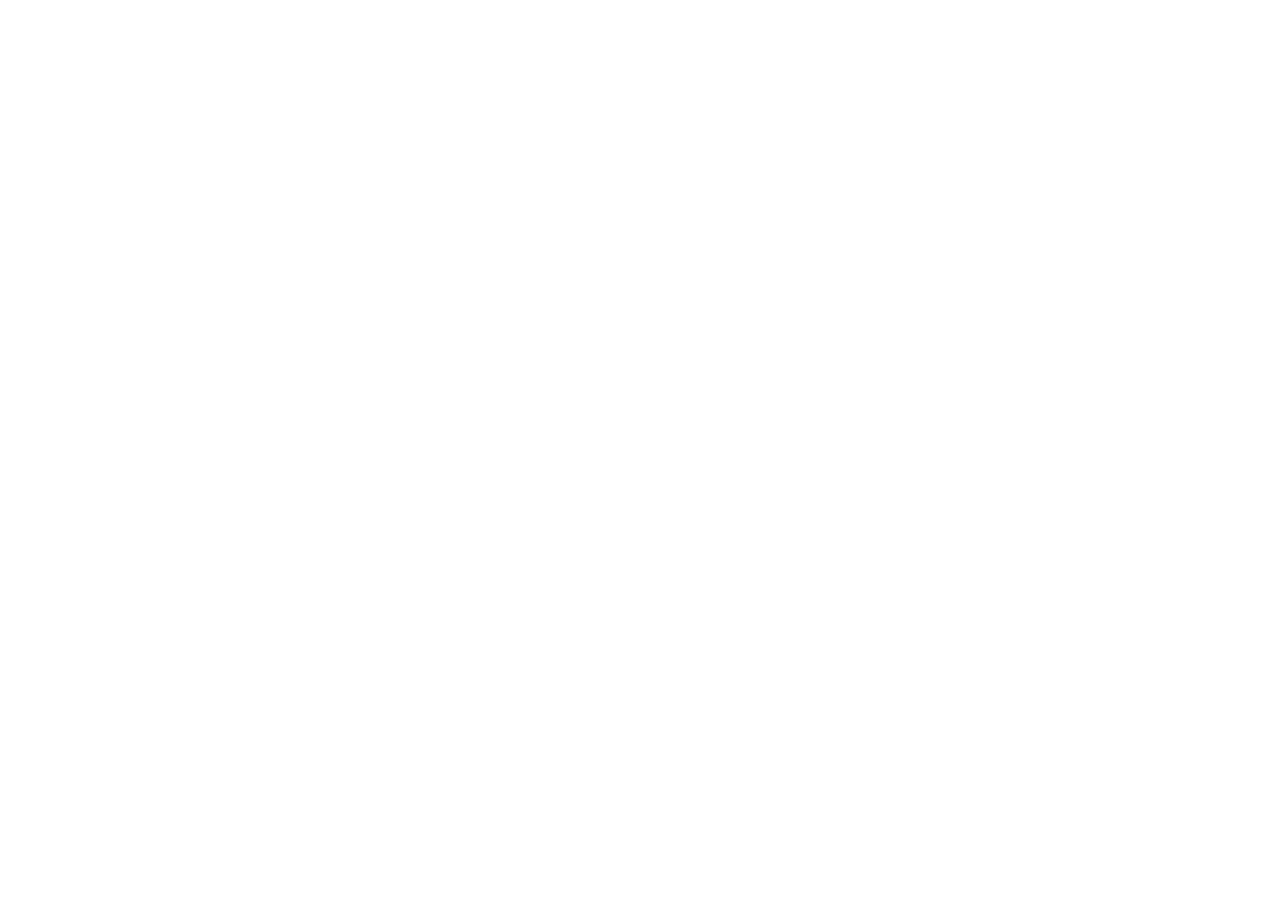
==== Perez_CSS/index.html @ 37f5a0bc "Initial setup" ====
<!DOCTYPE html>
<html lang="en">
<head>
    <meta charset="UTF-8">
    <meta name="viewport" content="width=device-width, initial-scale=1.0">
    <title>LP</title>
</head>

<body>
    
</body>
</html>
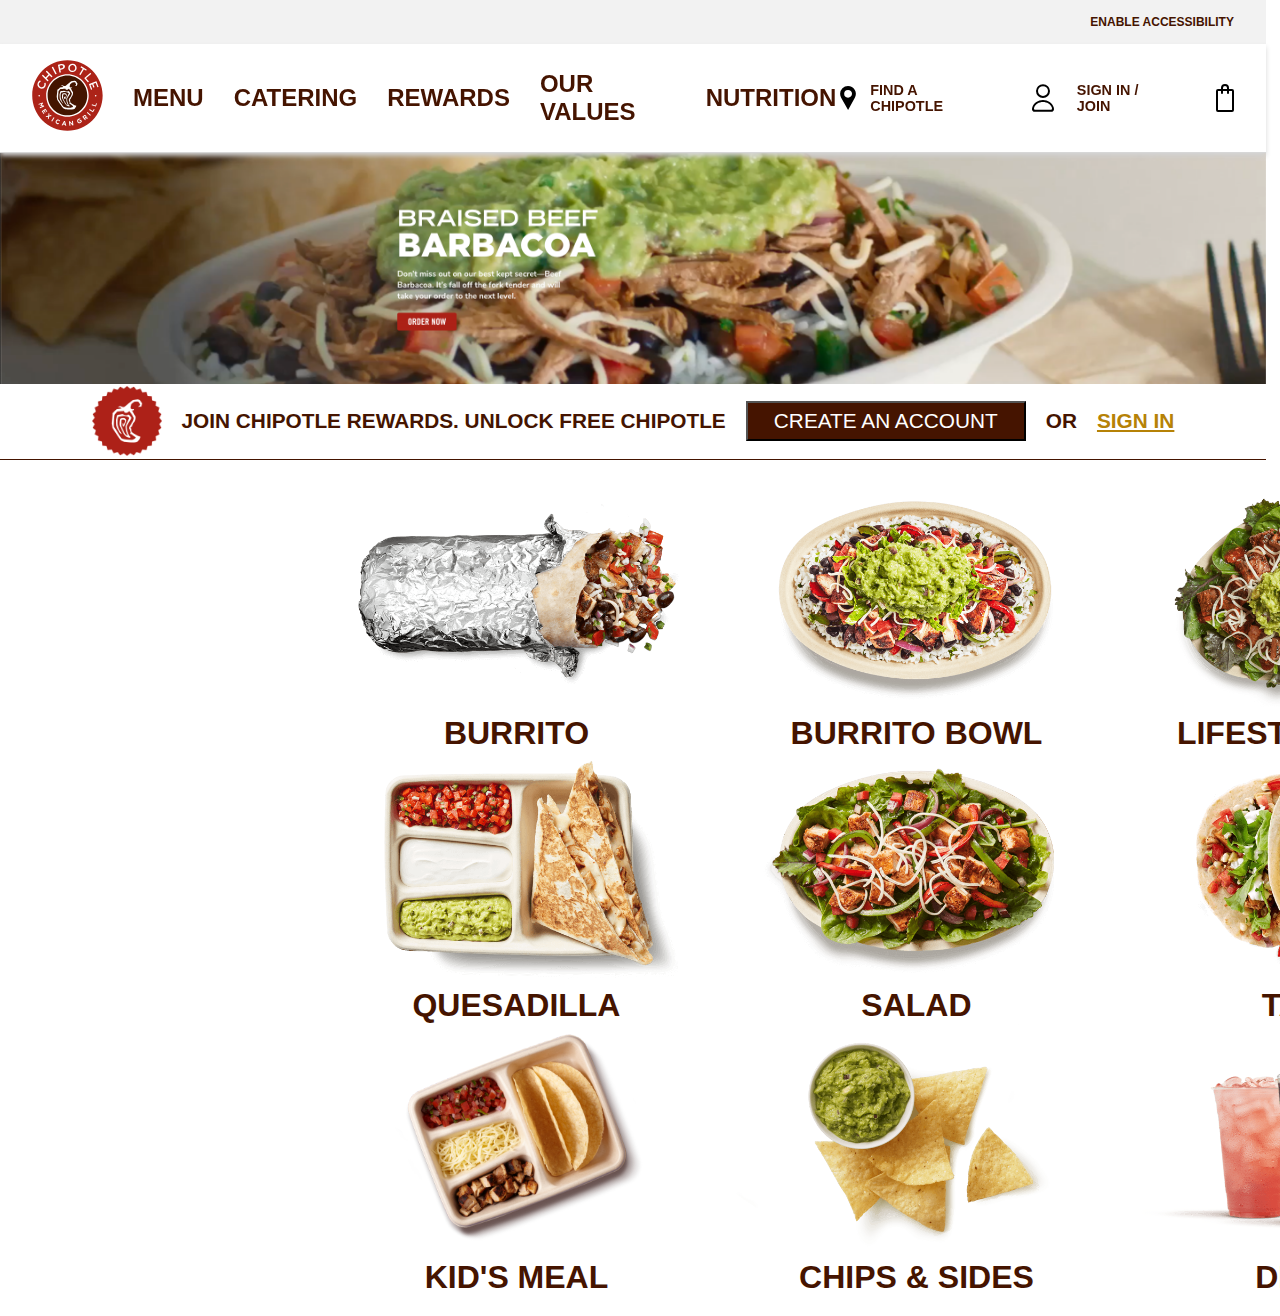
==== commit 149bf97b: "Add style to first page" ====
--- a/Perez_CSS/index.html
+++ b/Perez_CSS/index.html
@@ -3,10 +3,80 @@
 <head>
     <meta charset="UTF-8">
     <meta name="viewport" content="width=device-width, initial-scale=1.0">
-    <title>LP</title>
+    <title>with style</title>
+    <link rel="stylesheet" href="styles/index.css">
 </head>
 
 <body>
-    
+    <p class="accessibility">ENABLE ACCESSIBILITY</p>
+    <div class="navbar">
+        <div class="links">
+            <a href="index.html"><img src="images/main_logo.svg" alt="chipotle logo"></a>
+            <p>MENU</p>
+            <p>CATERING</p>
+            <p>REWARDS</p>
+            <p>OUR VALUES</p>
+            <p>NUTRITION</p>
+        </div>
+        <div class="ecommerce-ui">
+            <div class="location">
+                <img src="images/loc.svg" alt="location icon">
+                <p>FIND A CHIPOTLE</p>
+            </div>
+            <div class="login">
+                <img src="images/user.svg" alt="user icon">
+                <p>SIGN IN / JOIN</p>
+            </div>
+            <img src="images/shop-bag.svg" alt="shopping bag icon">               
+        </div>
+    </div>
+    <div id="container">
+        <img class="hero" src="images/hero.png" alt="advertisement">
+        <div class="mini-ad">
+            <img src="images/logo.png" alt="chipotle logo">
+            <p>JOIN CHIPOTLE REWARDS. UNLOCK FREE CHIPOTLE</p>
+            <button>CREATE AN ACCOUNT</button>
+            <p>OR</p>
+            <a href=""><p>SIGN IN</p></a>
+        </div>
+        <div class="food-types">
+            <div>
+                <img src="images/burrito.png" alt="burrito">
+                <p>BURRITO</p>
+            </div>
+            <div>
+                <img src="images/burrito_bowl.png" alt="burrito bowl">
+                <p>BURRITO BOWL</p>
+            </div>
+            <div>
+                <img src="images/lifestyle_bowl.png" alt="lifestyle bowl">
+                <p>LIFESTYLE BOWL</p>
+            </div>
+            <div>
+                <img src="images/quesadilla.png" alt="quesadilla">
+                <p>QUESADILLA</p>
+            </div>
+            <div>
+                <img src="images/salad.png" alt="salad">
+                <p>SALAD</p>
+            </div>
+            <div>
+                <img src="images/tacos.png" alt="tacos">
+                <p>TACOS</p>
+            </div>
+            <div>
+                <img src="images/kids_meal.png" alt="kids meal">
+                <p>KID'S MEAL</p>
+            </div>
+            <div>
+                <img src="images/chips_and_sides.png" alt="chips and sides">
+                <p>CHIPS & SIDES</p>
+            </div>
+            <div>
+                <img src="images/drinks.png" alt="drinks">
+                <p>DRINKS</p>
+            </div>
+        </div>
+    </div>
 </body>
 </html>--- a/Perez_CSS/styles/index.css
+++ b/Perez_CSS/styles/index.css
@@ -0,0 +1,134 @@
+@import url('https://fonts.googleapis.com/css2?family=Nunito:ital,wght@0,200..1000;1,200..1000&display=swap');
+
+button {
+    margin: 0;
+    padding: 0;
+}
+
+body {
+    font-family: Arial, 'Nunito',Helvetica Neue,sans-serif,Apple Color Emoji,Segoe UI Emoji,Segoe UI Symbol;
+    /* font-family: "Trade Gothic LT Bold",Helvetica Neue,Arial,sans-serif,Apple Color Emoji,Segoe UI Emoji,Segoe UI Symbol; */
+    font-weight: 900;
+    width: 98.9vw; /* 2862px */
+    height: auto; /* 1452px */
+    margin: 0;
+    padding: 0;
+    box-sizing: border-box;
+    color: #451400;
+}
+
+.accessibility {
+    display: flex;
+    justify-content: end;
+    align-items: center;
+    background-color: #f2f2f2;
+    height: 36px;
+    margin: 0 0;
+    padding: 4px 2rem;
+    font-size: 0.75rem;
+}
+
+.navbar {
+    display: flex;
+    justify-content: space-between;
+    align-items: center;
+    position: sticky;
+    z-index: 100;
+    top: 0;
+    height: 100px;
+    padding: 4px 2rem;
+    font-size: 1.5rem;
+    background-color: #fff;
+    border-bottom: 1px solid #d7d7d7;
+    box-shadow: 0 3px 5px #d7d7d7;
+}
+
+.navbar .links {
+    display: flex;
+    align-items: center;
+    gap: 30px;
+    font-family: Arial, sans-serif;
+}
+
+.links img {
+    width: 71px;
+    height: 71px;
+}
+
+.navbar .ecommerce-ui {
+    display: flex;
+    align-items: center;
+    gap: 30px;
+    font-size: 0.9rem;
+    margin: 0 -15px 0 0;
+}
+
+.ecommerce-ui div {
+    display: flex;
+    gap: 10px;
+}
+
+#container {
+    display: grid;
+    justify-items: center;
+}
+
+#container .hero {
+    width: 98.9vw;
+    height: auto;
+}
+
+#container .mini-ad {
+    width: 100%;
+    display: flex;
+    justify-content: center;
+    align-items: center;
+    gap: 20px;
+    height: 75px;
+    border-bottom: 1px solid #451400;
+    font-size: 1.3rem;
+    font-family: Helvetica, sans-serif;
+    text-align: center;
+}
+
+.mini-ad img {
+    width: 70px;
+    height: auto;
+}
+
+.mini-ad a {
+    color: #b68207;
+}
+
+.mini-ad button {
+    width: 280px;
+    height: 40px;
+    font-size: 1.3rem;
+    background-color: #451400;
+    color:#fff;
+}
+
+.food-types {
+    width: 50%;
+    display: grid;
+    justify-items: center;
+    text-align: center;
+    font-size: 2rem;
+    /* justify-items: center;
+    align-content: center; */
+    grid: 1fr / 1fr 1fr 1fr;
+    margin: 20px 0;
+}
+
+.food-types img {
+    width: 400px;
+    height: auto;
+}
+
+.food-types p {
+    margin: 0;
+}
+
+
+
+
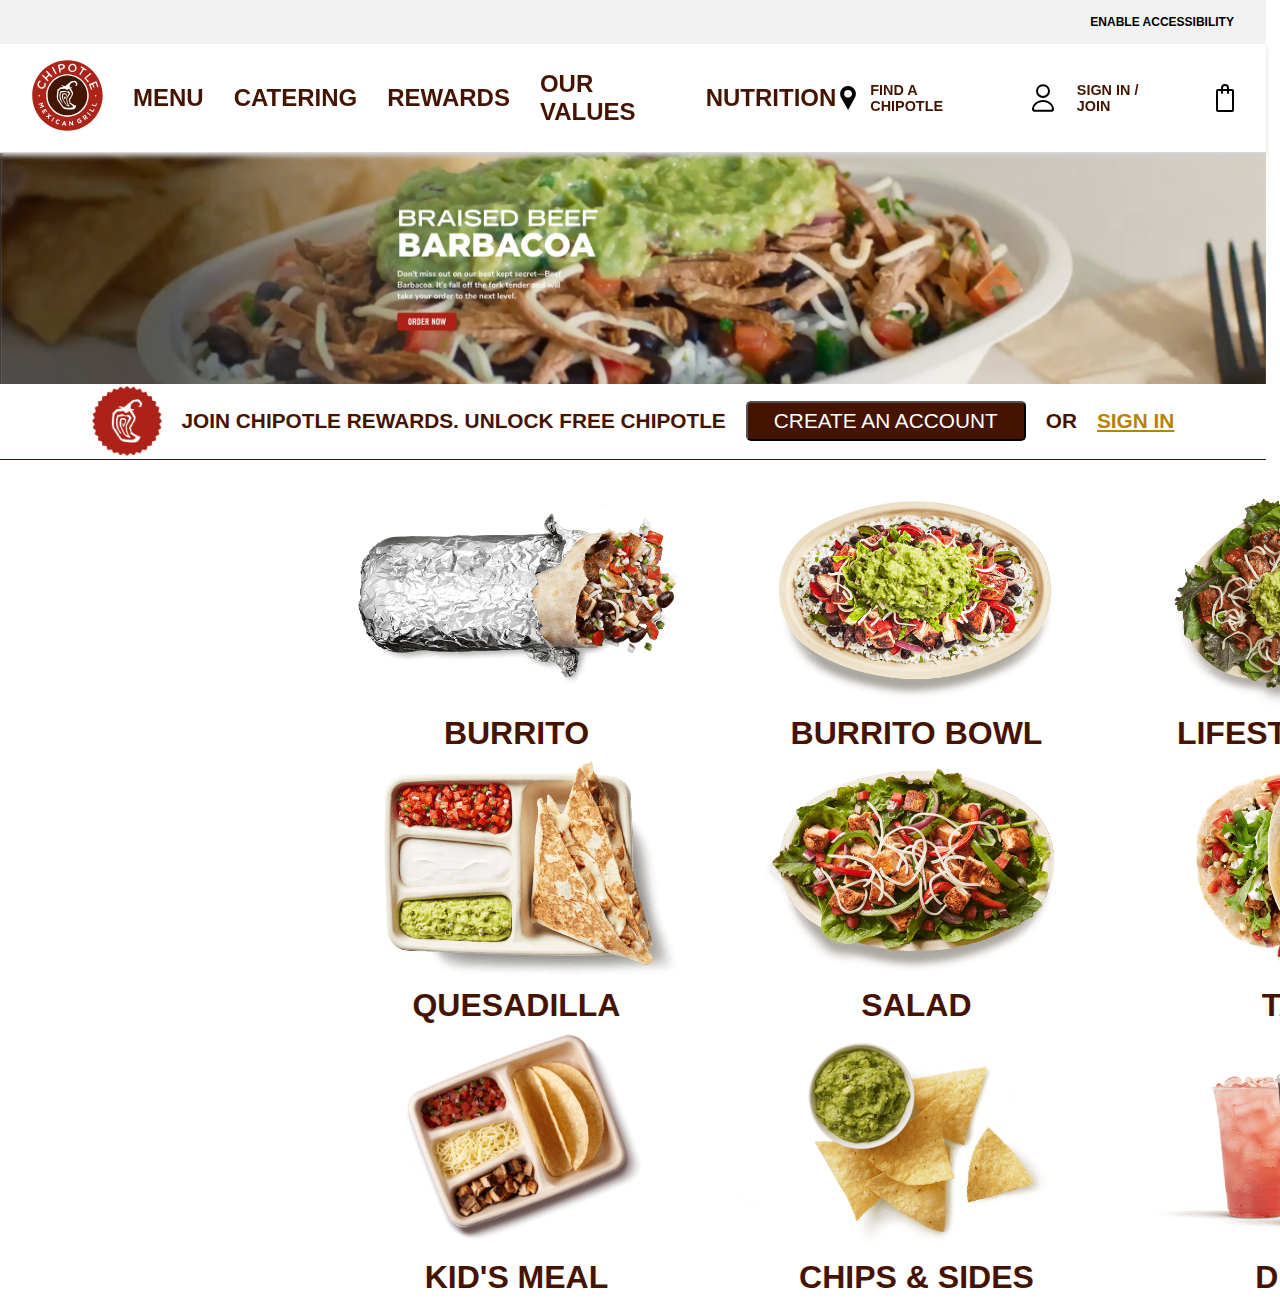
==== commit 84480ea6: "Add last fixes" ====
--- a/Perez_CSS/index.html
+++ b/Perez_CSS/index.html
@@ -8,7 +8,9 @@
 </head>
 
 <body>
-    <p class="accessibility">ENABLE ACCESSIBILITY</p>
+    <a href="raw.html">
+        <p class="accessibility">ENABLE ACCESSIBILITY</p>
+    </a>
     <div class="navbar">
         <div class="links">
             <a href="index.html"><img src="images/main_logo.svg" alt="chipotle logo"></a>
--- a/Perez_CSS/styles/index.css
+++ b/Perez_CSS/styles/index.css
@@ -1,16 +1,20 @@
-@import url('https://fonts.googleapis.com/css2?family=Nunito:ital,wght@0,200..1000;1,200..1000&display=swap');
-
 button {
     margin: 0;
     padding: 0;
+    border-radius: 5px;
+    cursor: pointer;
+}
+
+a {
+    text-decoration: none;
+    color: black;
 }
 
 body {
-    font-family: Arial, 'Nunito',Helvetica Neue,sans-serif,Apple Color Emoji,Segoe UI Emoji,Segoe UI Symbol;
-    /* font-family: "Trade Gothic LT Bold",Helvetica Neue,Arial,sans-serif,Apple Color Emoji,Segoe UI Emoji,Segoe UI Symbol; */
+    font-family: Arial,Helvetica,sans-serif;
     font-weight: 900;
-    width: 98.9vw; /* 2862px */
-    height: auto; /* 1452px */
+    width: 98.9vw; 
+    height: auto; 
     margin: 0;
     padding: 0;
     box-sizing: border-box;
@@ -48,6 +52,7 @@
     align-items: center;
     gap: 30px;
     font-family: Arial, sans-serif;
+    cursor: pointer;
 }
 
 .links img {
@@ -98,6 +103,7 @@
 
 .mini-ad a {
     color: #b68207;
+    text-decoration: underline;
 }
 
 .mini-ad button {
@@ -114,10 +120,9 @@
     justify-items: center;
     text-align: center;
     font-size: 2rem;
-    /* justify-items: center;
-    align-content: center; */
     grid: 1fr / 1fr 1fr 1fr;
     margin: 20px 0;
+    cursor: pointer;
 }
 
 .food-types img {
@@ -128,7 +133,3 @@
 .food-types p {
     margin: 0;
 }
-
-
-
-
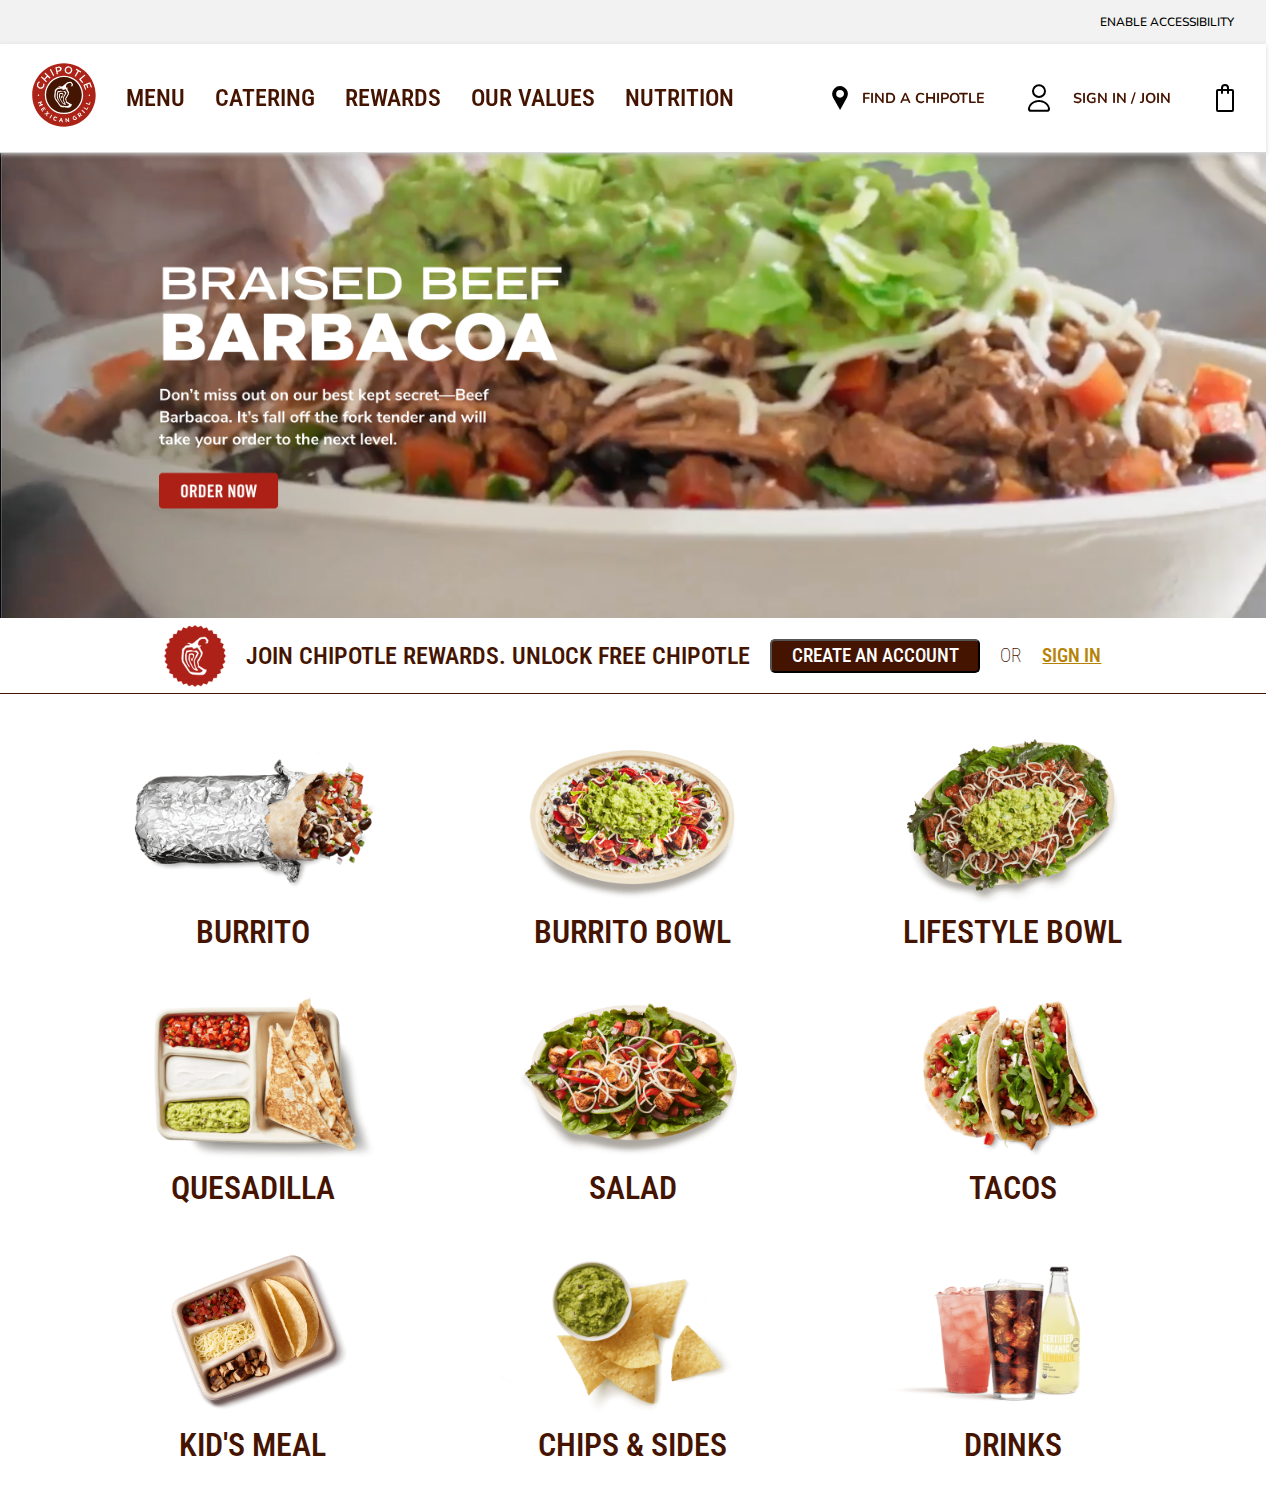
==== commit a61fc2b2: "Fix sizing of site from 50% to 100%" ====
--- a/Perez_CSS/index.html
+++ b/Perez_CSS/index.html
@@ -3,12 +3,12 @@
 <head>
     <meta charset="UTF-8">
     <meta name="viewport" content="width=device-width, initial-scale=1.0">
-    <title>with style</title>
-    <link rel="stylesheet" href="styles/index.css">
+    <title>index w/ style</title>
+    <link rel="stylesheet" href="./styles/default.css">
 </head>
 
 <body>
-    <a href="raw.html">
+    <a href="./raw.html">
         <p class="accessibility">ENABLE ACCESSIBILITY</p>
     </a>
     <div class="navbar">
@@ -33,7 +33,7 @@
         </div>
     </div>
     <div id="container">
-        <img class="hero" src="images/hero.png" alt="advertisement">
+        <img class="hero" src="images/main-img.png" alt="advertisement">
         <div class="mini-ad">
             <img src="images/logo.png" alt="chipotle logo">
             <p>JOIN CHIPOTLE REWARDS. UNLOCK FREE CHIPOTLE</p>
--- a/Perez_CSS/styles/default.css
+++ b/Perez_CSS/styles/default.css
@@ -0,0 +1,193 @@
+@import url('https://fonts.googleapis.com/css2?family=Nunito:ital,wght@0,200..1000;1,200..1000&family=Roboto+Condensed:ital,wght@0,100..900;1,100..900&display=swap');
+@import url('https://fonts.googleapis.com/css2?family=Nunito:ital,wght@0,200..1000;1,200..1000&family=Roboto+Condensed:ital,wght@0,100..900;1,100..900&display=swap');
+
+button {
+    margin: 0;
+    padding: 0;
+    border-radius: 5px;
+    cursor: pointer;
+}
+
+a {
+    text-decoration: none;
+    color: black;
+}
+
+body {
+    font-family: "Roboto Condensed", "Nunito", Arial,Helvetica,sans-serif;
+    font-weight: 550;
+    width: 98.9vw; 
+    height: auto; 
+    margin: 0;
+    padding: 0;
+    box-sizing: border-box;
+    color: #451400;
+    position: relative;
+}
+
+.accessibility {
+    position: relative;
+    display: flex;
+    justify-content: end;
+    align-items: center;
+    background-color: #f2f2f2;
+    height: 36px;
+    margin: 0 0;
+    padding: 4px 2rem;
+    font-size: 0.75rem;
+    font-weight: 550;
+    font-family: "Nunito";
+}
+
+.navbar {
+    position: relative;
+    display: flex;
+    justify-content: space-between;
+    align-items: center;
+    position: sticky;
+    z-index: 100;
+    top: 0;
+    height: 100px;
+    padding: 4px 2rem;
+    font-size: 1.5rem;
+    background-color: #fff;
+    border-bottom: 1px solid #d7d7d7;
+    box-shadow: 0 1px 5px #d7d7d7;
+}
+
+.navbar .links {
+    position: relative;
+    display: flex;
+    align-items: center;
+    gap: 30px;
+    cursor: pointer;
+}
+
+.links img {
+    width: 64px;
+    height: 64px;
+}
+
+.links p {
+    display: inline-block;
+    position: relative;
+}
+
+.links p:hover {
+    color: #962b00;
+}
+
+.links p::after {
+    content: '';
+    position: absolute;
+    bottom: -5px;  
+    left: 0;  
+    width: 0;  
+    height: 5px;  
+    background-color: #962b00;  
+    transition: width 0.3s ease;  
+}
+
+.links p:hover::after {
+    width: 30px;
+}
+
+.navbar .ecommerce-ui {
+    display: flex;
+    align-items: center;
+    gap: 30px;
+    font-size: 0.9rem;
+    margin: 0 -15px 0 0;
+    cursor: pointer;
+    font-family: "Nunito";
+    font-weight: 700;
+}
+
+.ecommerce-ui div {
+    display: flex;
+    gap: 10px;
+}
+
+.ecommerce-ui div:hover {
+    color: #962b00;
+}
+
+#container {
+    display: grid;
+    justify-items: center;
+    position: relative;
+}
+
+#container .hero {
+    width: 98.9vw;
+    height: auto;
+}
+
+#container .mini-ad {
+    width: 100%;
+    display: flex;
+    justify-content: center;
+    align-items: center;
+    gap: 20px;
+    height: 75px;
+    border-bottom: 1px solid #451400;
+    font-size: 1.5rem;
+    text-align: center;
+}
+
+.mini-ad img {
+    width: 62px;
+    height: auto;
+}
+
+.mini-ad a {
+    font-size: 1.2rem;
+    color: #b68207;
+    text-decoration: underline;
+}
+
+.mini-ad p:nth-child(4) {
+    font-size: 1.2rem;
+    font-weight: 200;
+}
+
+.mini-ad button {
+    width: 210px;
+    height: 34px;
+    font-size: 1.2rem;
+    background-color: #451400;
+    color:#fff;
+    font-family: "Roboto Condensed";
+    font-weight: 500;
+}
+
+.mini-ad button:hover {
+    background-color:#962b00;
+    border-color: #962b00;
+}
+
+.food-types {
+    display: grid;
+    justify-items: center;
+    text-align: center;
+    font-size: 2rem;
+    grid-template-columns: repeat(3, 1fr);
+    row-gap: 40px;
+    column-gap: 80px;
+    margin: 40px 0;
+    cursor: pointer;
+    position: relative;
+}
+
+.food-types div {
+    position: relative;
+}
+
+.food-types img {
+    width: 300px;
+    height: auto;
+}
+
+.food-types p {
+    margin: 0;
+}
